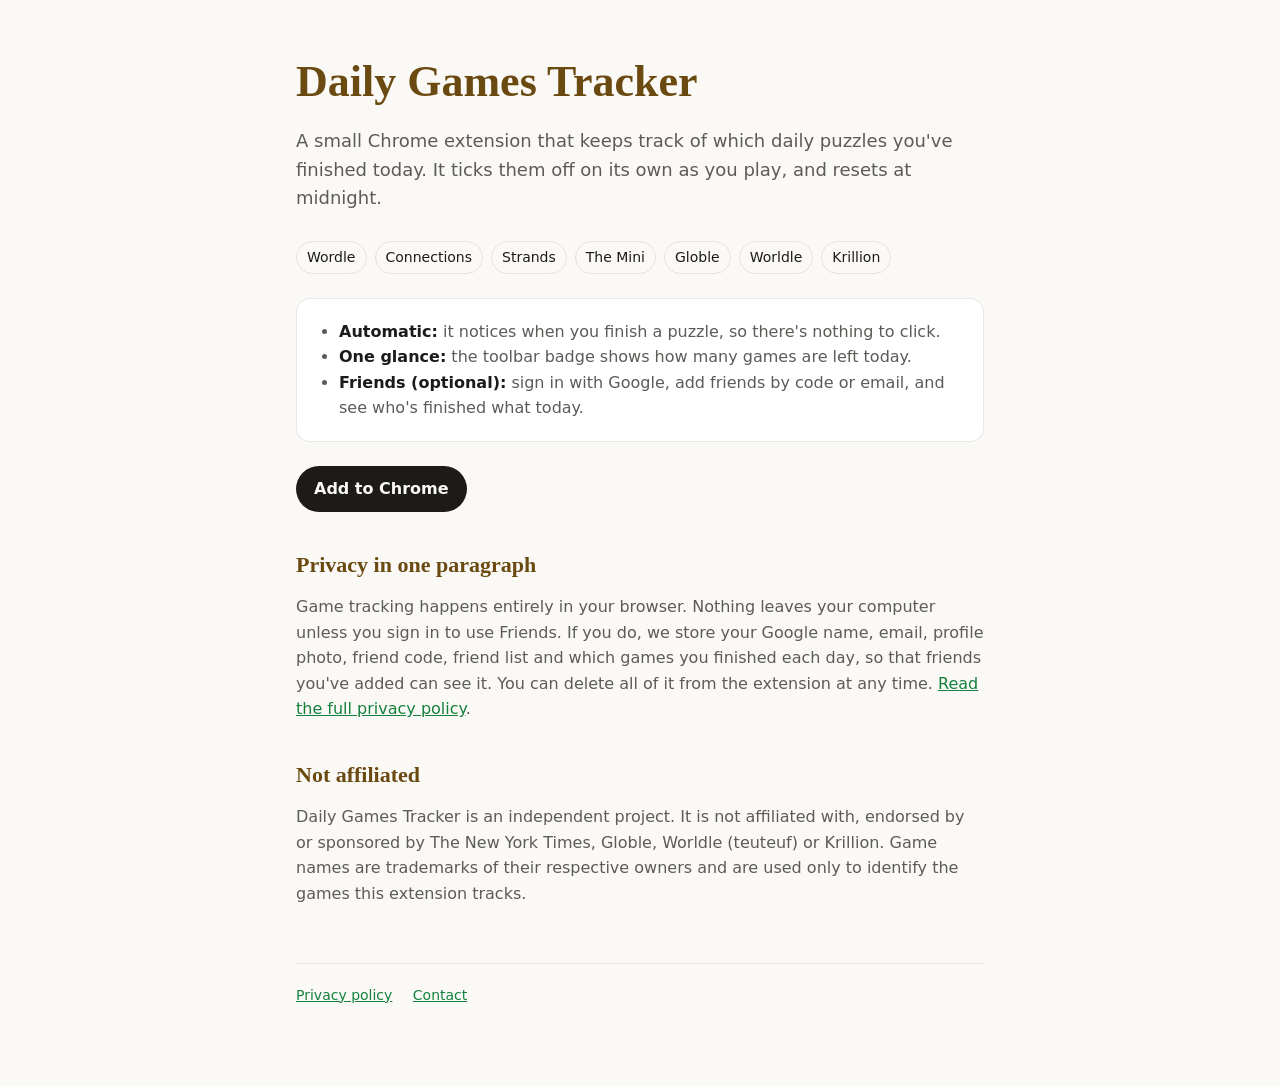
==== docs/index.html @ f54373dc "Add Friends leaderboard, account deletion, public site and store kit - Google sign-in via chrome.ide" ====
<!doctype html>
<html lang="en">
<head>
  <meta charset="utf-8">
  <meta name="viewport" content="width=device-width, initial-scale=1">
  <title>Daily Games Tracker</title>
  <meta name="description" content="A Chrome extension that tracks which daily puzzles you've finished today, and lets you compare progress with friends.">
  <!-- Google Search Console verification: paste the <meta name="google-site-verification" ...> tag here -->
  <link rel="stylesheet" href="style.css">
</head>
<body>
  <main>
    <h1>Daily Games Tracker</h1>
    <p class="lede">A small Chrome extension that keeps track of which daily puzzles you've finished today. It ticks them off on its own as you play, and resets at midnight.</p>

    <ul class="games">
      <li>Wordle</li><li>Connections</li><li>Strands</li><li>The Mini</li><li>Globle</li><li>Worldle</li><li>Krillion</li>
    </ul>

    <div class="card">
      <ul>
        <li><strong>Automatic:</strong> it notices when you finish a puzzle, so there's nothing to click.</li>
        <li><strong>One glance:</strong> the toolbar badge shows how many games are left today.</li>
        <li><strong>Friends (optional):</strong> sign in with Google, add friends by code or email, and see who's finished what today.</li>
      </ul>
    </div>

    <p><a class="btn" href="CHROME_WEB_STORE_URL">Add to Chrome</a></p>

    <h2>Privacy in one paragraph</h2>
    <p>Game tracking happens entirely in your browser. Nothing leaves your computer unless you sign in to use Friends. If you do, we store your Google name, email, profile photo, friend code, friend list and which games you finished each day, so that friends you've added can see it. You can delete all of it from the extension at any time. <a href="privacy.html">Read the full privacy policy</a>.</p>

    <h2>Not affiliated</h2>
    <p>Daily Games Tracker is an independent project. It is not affiliated with, endorsed by or sponsored by The New York Times, Globle, Worldle (teuteuf) or Krillion. Game names are trademarks of their respective owners and are used only to identify the games this extension tracks.</p>

    <footer>
      <a href="privacy.html">Privacy policy</a>
      <a href="mailto:raahil.pattan@gmail.com">Contact</a>
    </footer>
  </main>
</body>
</html>
---- docs/style.css ----
:root {
  --bg: #0d0e12;
  --surface: #16171c;
  --border: rgba(255, 255, 255, 0.08);
  --text: #ecebe8;
  --muted: #a3a2ab;
  --cream: #f3e2c2;
  --green: #4ade80;
  --serif: "Iowan Old Style", "Palatino Linotype", Palatino, Georgia, serif;
  --sans: system-ui, -apple-system, "Segoe UI", Roboto, sans-serif;
  color-scheme: dark;
}
:root[data-theme="light"] { color-scheme: light; }
@media (prefers-color-scheme: light) {
  :root:not([data-theme="dark"]) {
    --bg: #faf9f6; --surface: #ffffff; --border: rgba(0, 0, 0, 0.09);
    --text: #1c1b19; --muted: #5d5b57; --cream: #6b4a12; --green: #15803d;
    color-scheme: light;
  }
}

* { box-sizing: border-box; }
body {
  margin: 0;
  background: var(--bg);
  color: var(--text);
  font: 16px/1.6 var(--sans);
  -webkit-font-smoothing: antialiased;
}
main { max-width: 720px; margin: 0 auto; padding: 56px 16px 80px; }
h1, h2 { font-family: var(--serif); color: var(--cream); line-height: 1.2; }
h1 { font-size: clamp(32px, 6vw, 44px); margin: 0 0 12px; }
h2 { font-size: 22px; margin: 40px 0 8px; }
p, li { color: var(--muted); }
strong { color: var(--text); }
a { color: var(--green); }
.lede { font-size: 18px; margin-bottom: 28px; }
.card { background: var(--surface); border: 1px solid var(--border); border-radius: 14px; padding: 20px 22px; margin: 24px 0; }
.card ul { margin: 0; padding-left: 20px; }
.games { display: flex; flex-wrap: wrap; gap: 8px; padding: 0; list-style: none; }
.games li { padding: 4px 10px; border: 1px solid var(--border); border-radius: 999px; font-size: 14px; color: var(--text); }
.btn { display: inline-block; padding: 10px 18px; border-radius: 999px; background: var(--text); color: var(--bg); font-weight: 600; text-decoration: none; }
footer { margin-top: 56px; font-size: 14px; color: var(--muted); border-top: 1px solid var(--border); padding-top: 20px; }
footer a { margin-right: 16px; }
table { width: 100%; border-collapse: collapse; font-size: 15px; }
th, td { text-align: left; padding: 8px 10px; border-bottom: 1px solid var(--border); vertical-align: top; }
th { color: var(--text); font-weight: 600; }
td { color: var(--muted); }
.table-wrap { overflow-x: auto; }
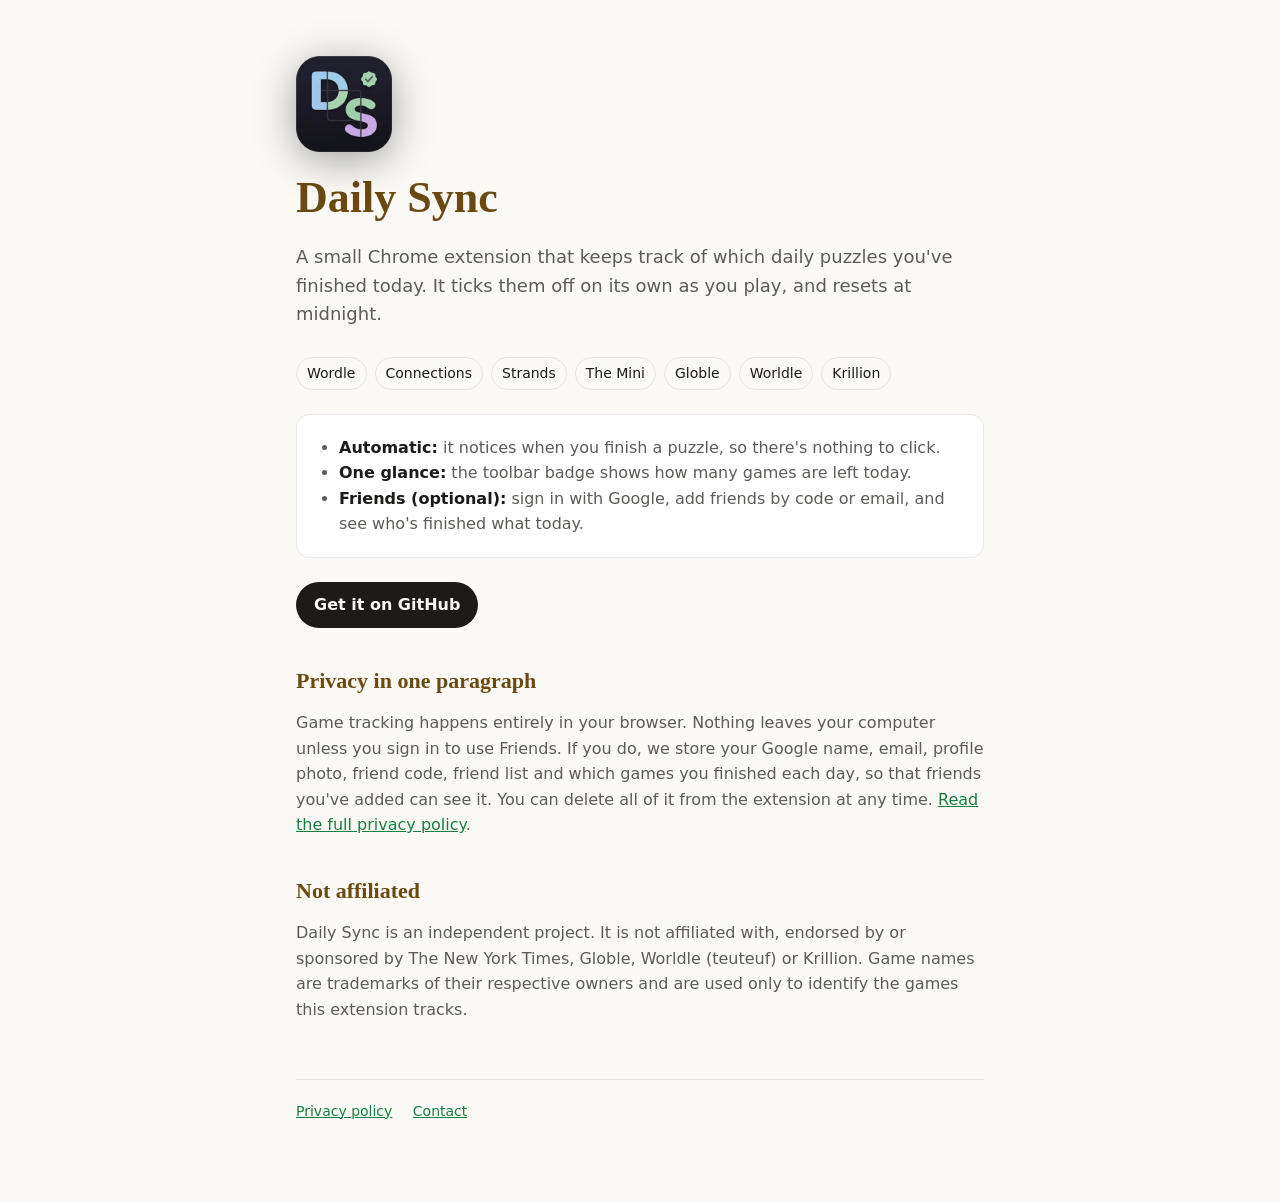
==== commit ae81ca8e: "Rename to Daily Sync and use the DS logo everywhere - Icons (16/32/48/128), popup header, website lo" ====
--- a/docs/index.html
+++ b/docs/index.html
@@ -3,14 +3,18 @@
 <head>
   <meta charset="utf-8">
   <meta name="viewport" content="width=device-width, initial-scale=1">
-  <title>Daily Games Tracker</title>
+  <title>Daily Sync</title>
   <meta name="description" content="A Chrome extension that tracks which daily puzzles you've finished today, and lets you compare progress with friends.">
-  <!-- Google Search Console verification: paste the <meta name="google-site-verification" ...> tag here -->
+  <meta name="google-site-verification" content="rkymTH4-JPx95Lj8J3eEU_9Kp0Ny_u4d1KwRM8esDr0" />
+  <link rel="icon" type="image/png" href="favicon.png">
+  <link rel="apple-touch-icon" href="apple-touch-icon.png">
+  <meta property="og:image" content="https://raahilpattan.github.io/daily-sync/logo.png">
   <link rel="stylesheet" href="style.css">
 </head>
 <body>
   <main>
-    <h1>Daily Games Tracker</h1>
+    <img class="logo" src="logo.png" alt="Daily Sync logo" width="96" height="96">
+    <h1>Daily Sync</h1>
     <p class="lede">A small Chrome extension that keeps track of which daily puzzles you've finished today. It ticks them off on its own as you play, and resets at midnight.</p>
 
     <ul class="games">
@@ -25,13 +29,14 @@
       </ul>
     </div>
 
-    <p><a class="btn" href="CHROME_WEB_STORE_URL">Add to Chrome</a></p>
+    <!-- After Chrome Web Store approval: point this at the store listing and relabel it "Add to Chrome". -->
+    <p><a class="btn" href="https://github.com/raahilpattan/daily-sync">Get it on GitHub</a></p>
 
     <h2>Privacy in one paragraph</h2>
     <p>Game tracking happens entirely in your browser. Nothing leaves your computer unless you sign in to use Friends. If you do, we store your Google name, email, profile photo, friend code, friend list and which games you finished each day, so that friends you've added can see it. You can delete all of it from the extension at any time. <a href="privacy.html">Read the full privacy policy</a>.</p>
 
     <h2>Not affiliated</h2>
-    <p>Daily Games Tracker is an independent project. It is not affiliated with, endorsed by or sponsored by The New York Times, Globle, Worldle (teuteuf) or Krillion. Game names are trademarks of their respective owners and are used only to identify the games this extension tracks.</p>
+    <p>Daily Sync is an independent project. It is not affiliated with, endorsed by or sponsored by The New York Times, Globle, Worldle (teuteuf) or Krillion. Game names are trademarks of their respective owners and are used only to identify the games this extension tracks.</p>
 
     <footer>
       <a href="privacy.html">Privacy policy</a>
--- a/docs/style.css
+++ b/docs/style.css
@@ -29,6 +29,7 @@
 }
 main { max-width: 720px; margin: 0 auto; padding: 56px 16px 80px; }
 h1, h2 { font-family: var(--serif); color: var(--cream); line-height: 1.2; }
+.logo { display: block; width: 96px; height: 96px; margin-bottom: 20px; filter: drop-shadow(0 8px 20px rgba(0, 0, 0, 0.35)); }
 h1 { font-size: clamp(32px, 6vw, 44px); margin: 0 0 12px; }
 h2 { font-size: 22px; margin: 40px 0 8px; }
 p, li { color: var(--muted); }
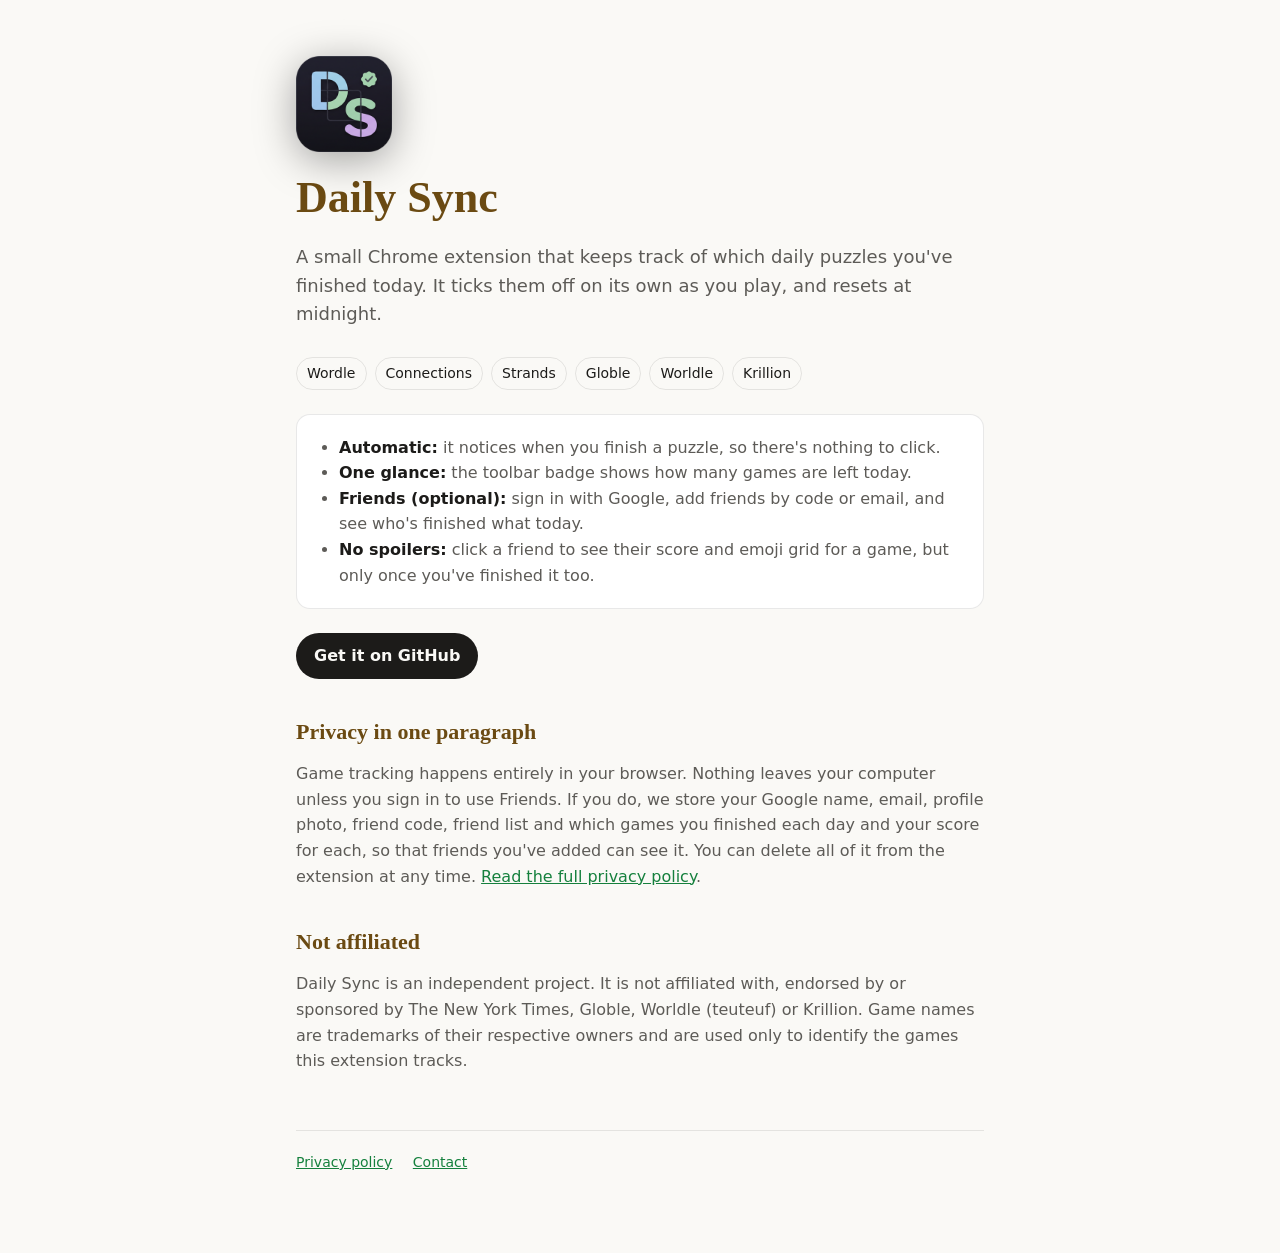
==== commit fa8f603d: "Drop the Mini; add friend results, hide/reorder games, streaks and stats - Remove The Mini (pay to w" ====
--- a/docs/index.html
+++ b/docs/index.html
@@ -18,7 +18,7 @@
     <p class="lede">A small Chrome extension that keeps track of which daily puzzles you've finished today. It ticks them off on its own as you play, and resets at midnight.</p>
 
     <ul class="games">
-      <li>Wordle</li><li>Connections</li><li>Strands</li><li>The Mini</li><li>Globle</li><li>Worldle</li><li>Krillion</li>
+      <li>Wordle</li><li>Connections</li><li>Strands</li><li>Globle</li><li>Worldle</li><li>Krillion</li>
     </ul>
 
     <div class="card">
@@ -26,6 +26,7 @@
         <li><strong>Automatic:</strong> it notices when you finish a puzzle, so there's nothing to click.</li>
         <li><strong>One glance:</strong> the toolbar badge shows how many games are left today.</li>
         <li><strong>Friends (optional):</strong> sign in with Google, add friends by code or email, and see who's finished what today.</li>
+        <li><strong>No spoilers:</strong> click a friend to see their score and emoji grid for a game, but only once you've finished it too.</li>
       </ul>
     </div>
 
@@ -33,7 +34,7 @@
     <p><a class="btn" href="https://github.com/raahilpattan/daily-sync">Get it on GitHub</a></p>
 
     <h2>Privacy in one paragraph</h2>
-    <p>Game tracking happens entirely in your browser. Nothing leaves your computer unless you sign in to use Friends. If you do, we store your Google name, email, profile photo, friend code, friend list and which games you finished each day, so that friends you've added can see it. You can delete all of it from the extension at any time. <a href="privacy.html">Read the full privacy policy</a>.</p>
+    <p>Game tracking happens entirely in your browser. Nothing leaves your computer unless you sign in to use Friends. If you do, we store your Google name, email, profile photo, friend code, friend list and which games you finished each day and your score for each, so that friends you've added can see it. You can delete all of it from the extension at any time. <a href="privacy.html">Read the full privacy policy</a>.</p>
 
     <h2>Not affiliated</h2>
     <p>Daily Sync is an independent project. It is not affiliated with, endorsed by or sponsored by The New York Times, Globle, Worldle (teuteuf) or Krillion. Game names are trademarks of their respective owners and are used only to identify the games this extension tracks.</p>
